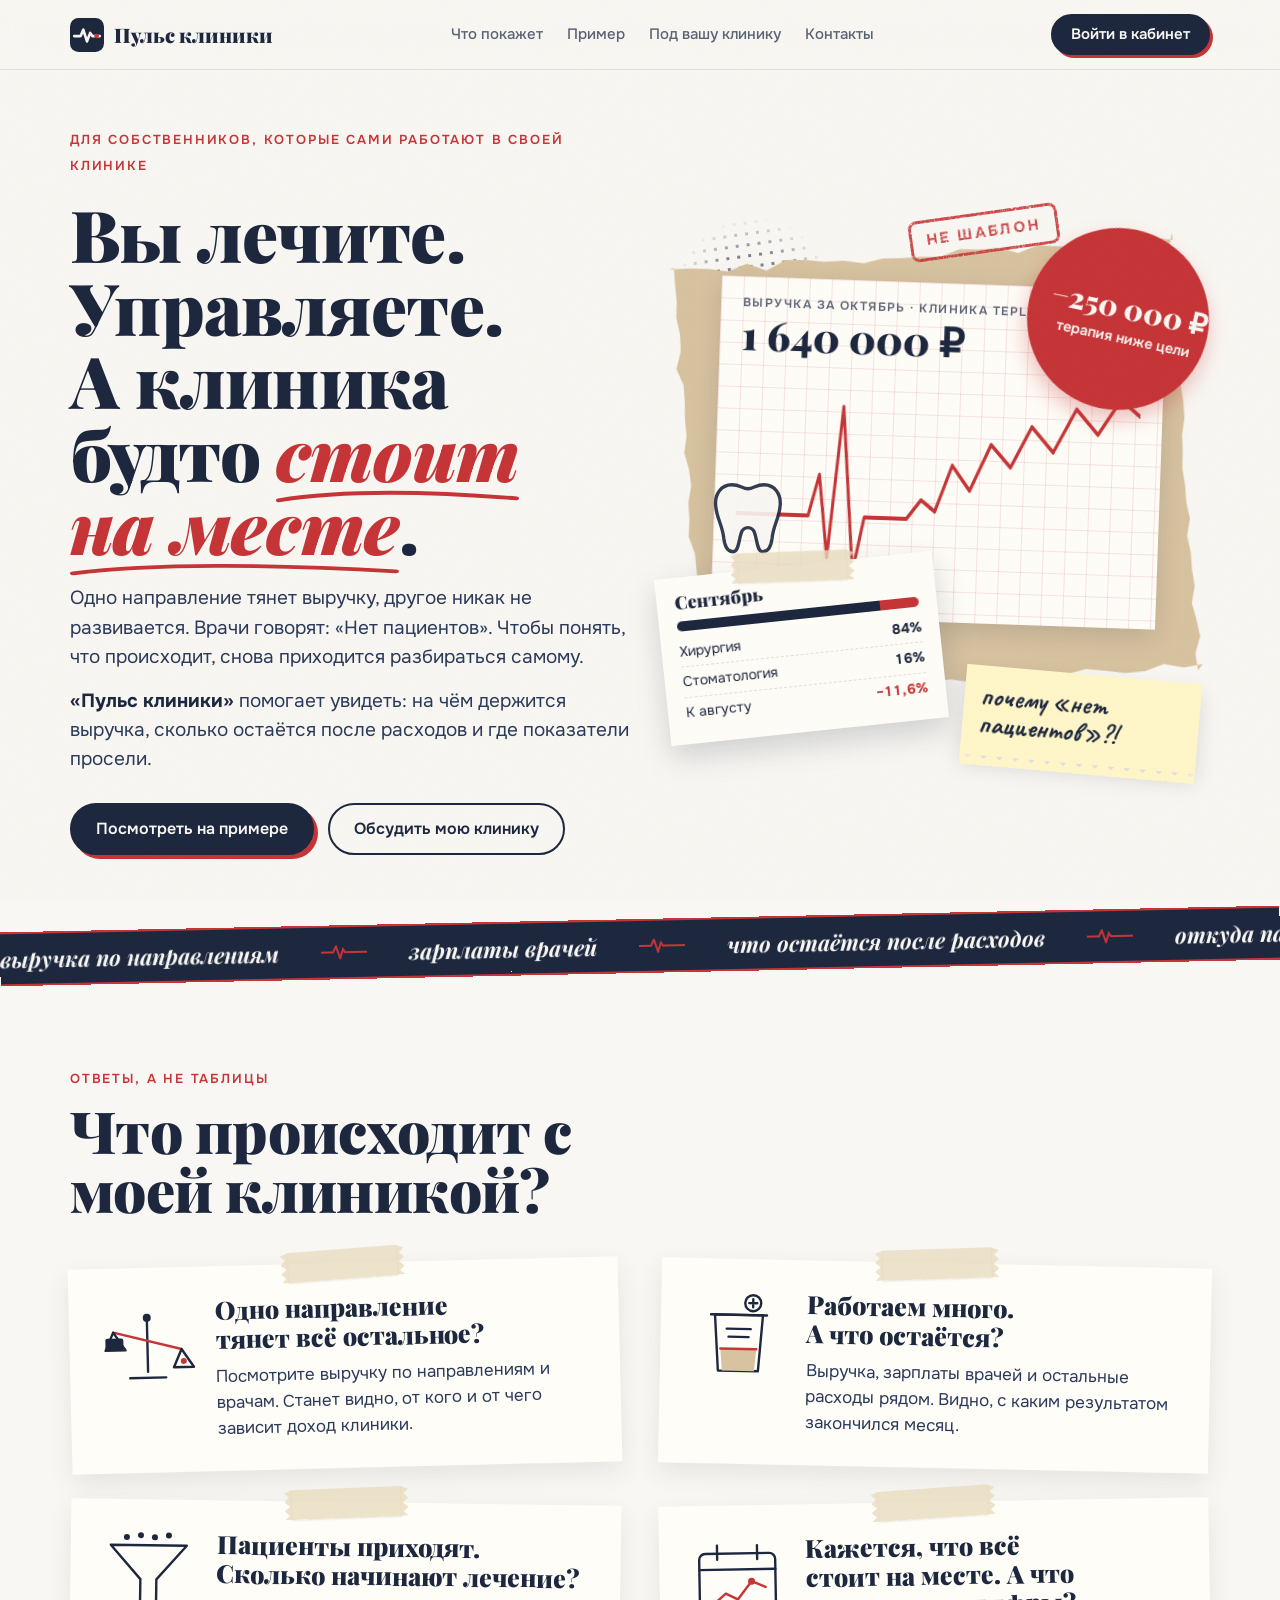
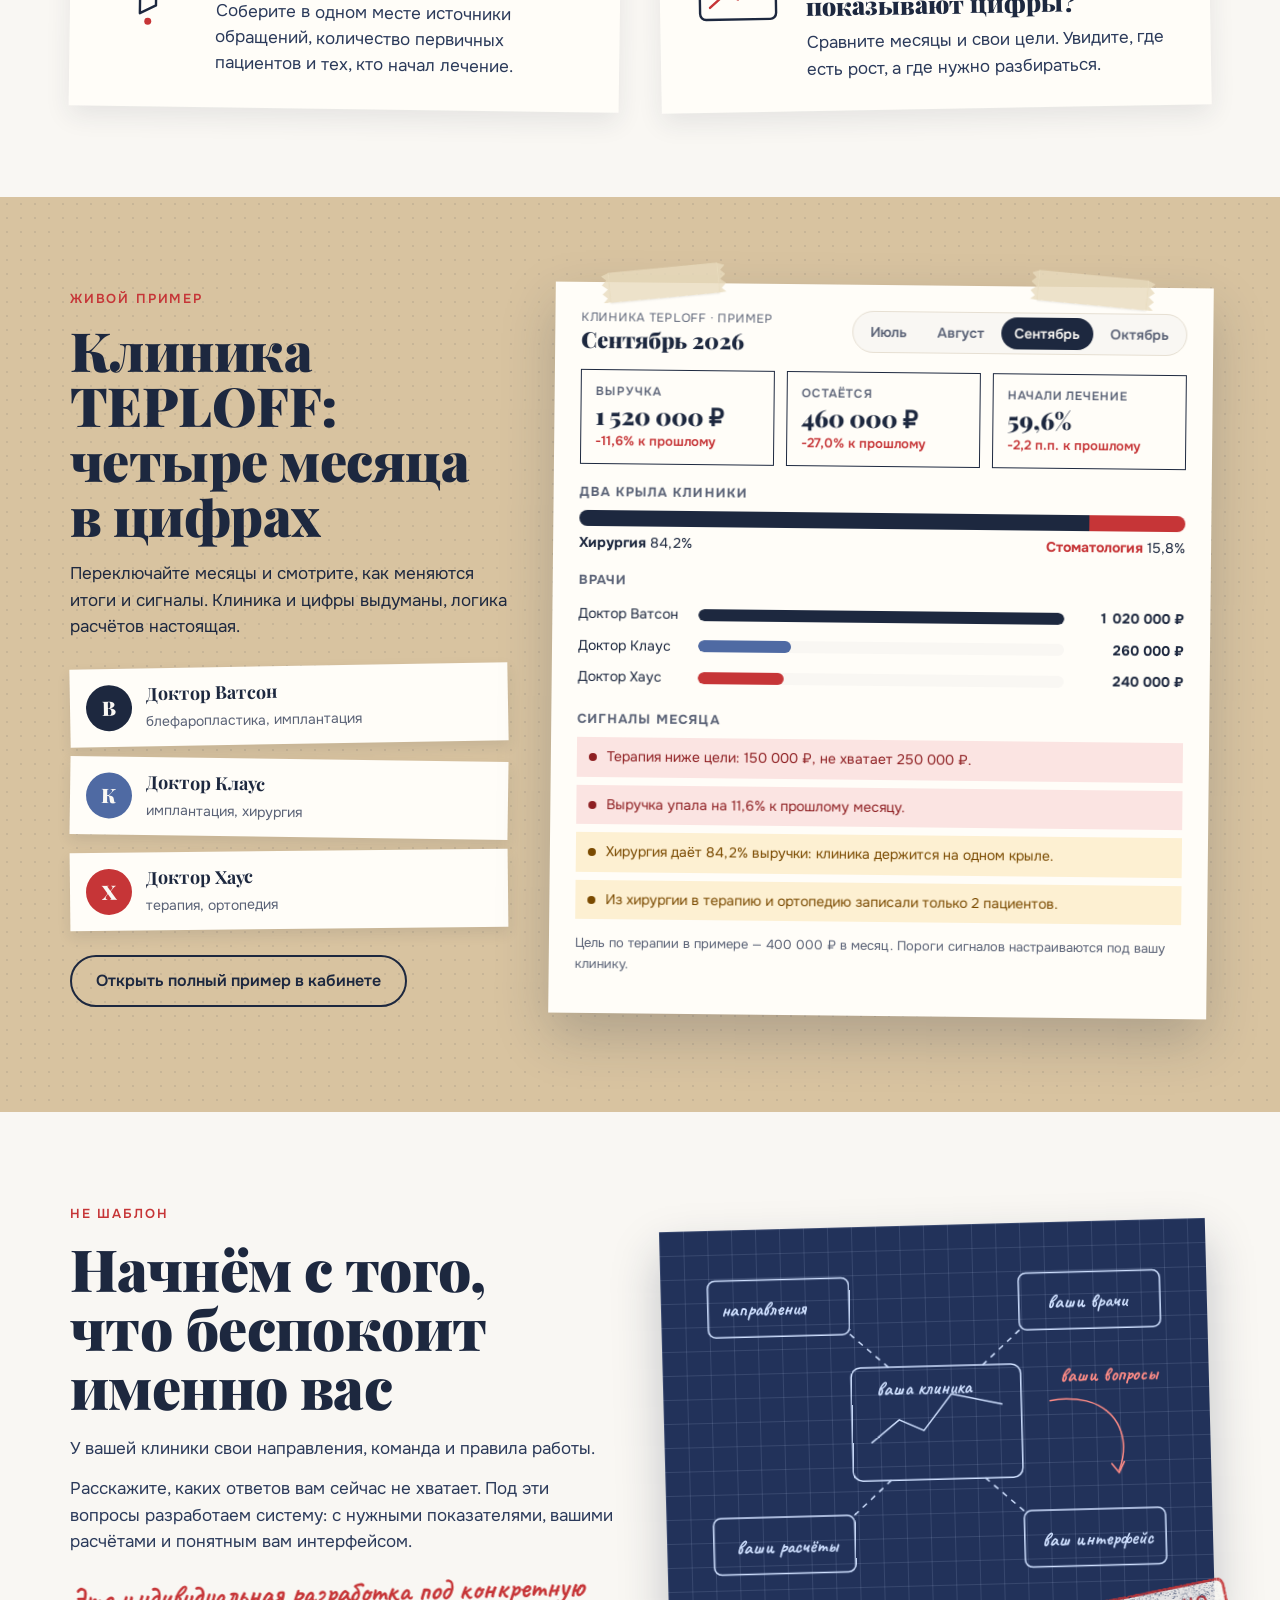
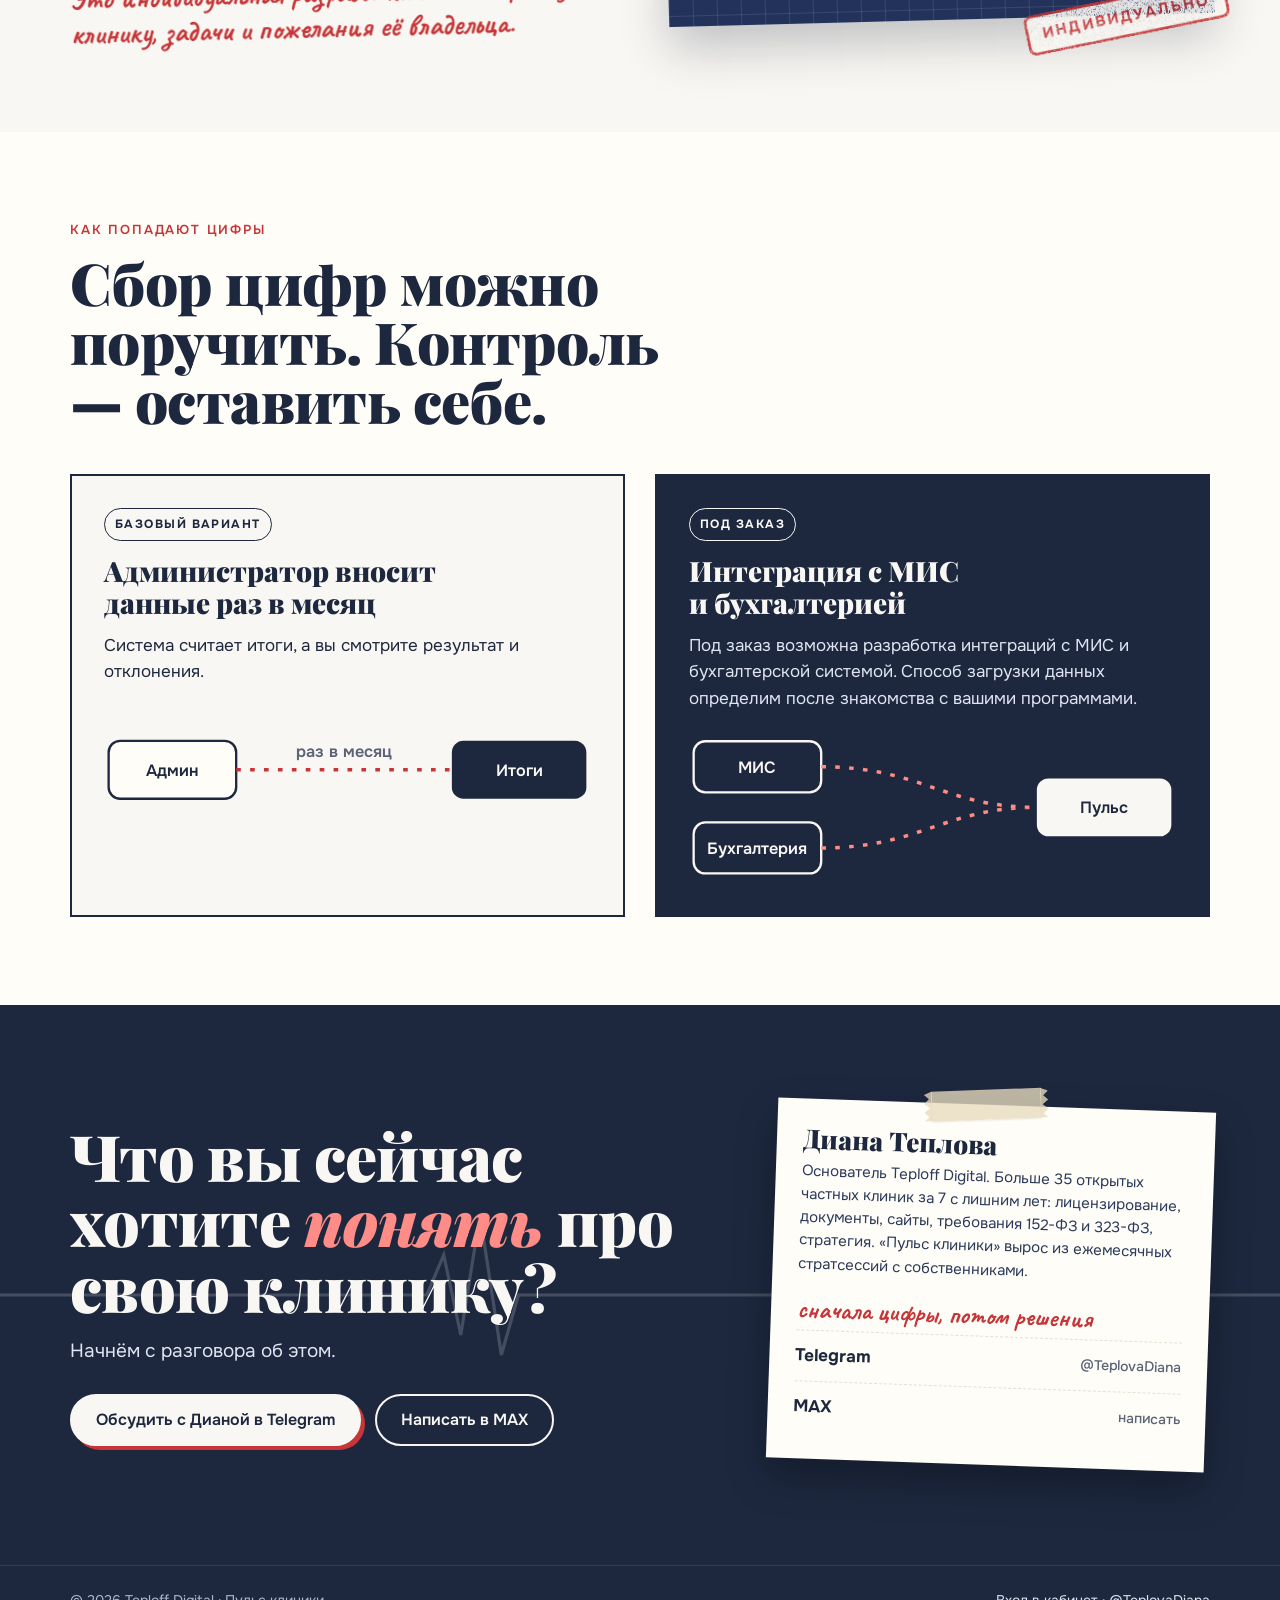
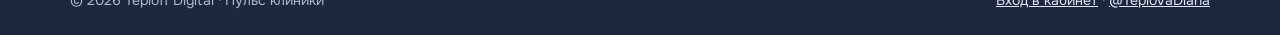
==== collage/index.html @ 9be412b9 "Add collage landing and TEPLOFF cabinet demo under /collage/ Co-Authored-By: Claude Opus 5.5 <norepl" ====
<!doctype html>
<html lang="ru">
<head>
<meta charset="utf-8">
<meta name="viewport" content="width=device-width,initial-scale=1,viewport-fit=cover">
<meta name="description" content="Индивидуальная система учёта для частной клиники: выручка по направлениям и врачам, расходы, прибыль, источники пациентов и сигналы о просадках. Разработка под задачи владельца.">
<link rel="canonical" href="https://xn----ptbaahccctoxw2j.xn--p1ai/">
<meta name="robots" content="noindex">
<meta name="theme-color" content="#1D283F">
<link rel="icon" href="favicon.ico" sizes="any">
<link rel="icon" href="favicon.svg" type="image/svg+xml">
<link rel="apple-touch-icon" href="apple-touch-icon.png">
<link rel="manifest" href="site.webmanifest">
<meta property="og:type" content="website">
<meta property="og:locale" content="ru_RU">
<meta property="og:site_name" content="Пульс клиники">
<meta property="og:title" content="Пульс клиники — на чём держится выручка вашей клиники">
<meta property="og:description" content="Для собственников, которые сами работают в своей клинике. Выручка по направлениям и врачам, расходы, пациенты и сигналы о просадках. Разработка под вашу клинику.">
<meta property="og:url" content="https://xn----ptbaahccctoxw2j.xn--p1ai/">
<meta property="og:image" content="https://xn----ptbaahccctoxw2j.xn--p1ai/og-image.png">
<meta property="og:image:width" content="1200">
<meta property="og:image:height" content="630">
<meta property="og:image:alt" content="Пульс клиники: Вы лечите. А клиника стоит на месте?">
<meta name="twitter:card" content="summary_large_image">
<meta name="twitter:image" content="https://xn----ptbaahccctoxw2j.xn--p1ai/og-image.png">
<script type="application/ld+json">{"@context":"https://schema.org","@type":"Service","name":"Пульс клиники","serviceType":"Разработка системы управленческого учёта для частной клиники","areaServed":"RU","url":"https://xn----ptbaahccctoxw2j.xn--p1ai/","provider":{"@type":"Organization","name":"Teploff Digital","founder":{"@type":"Person","name":"Диана Теплова"},"sameAs":["https://t.me/TeplovaDiana"]}}</script>
<title>Пульс клиники</title>
<link rel="preconnect" href="https://fonts.googleapis.com">
<link rel="preconnect" href="https://fonts.gstatic.com" crossorigin>
<link rel="stylesheet" href="https://fonts.googleapis.com/css2?family=Playfair+Display:ital,wght@0,700;0,900;1,700&family=Onest:wght@400;500;600;700&family=Caveat:wght@600;700&display=swap">
<style>
/* Коллаж из бумаги: крафт, кремовая бумага, скотч, штампы, ЭКГ-лента. Одна светлая «бумажная» тема — осознанно. */
:root{
  --navy:#1D283F; --navy-2:#2b3a5a; --red:#C63537; --cream:#F9F7F3; --paper:#FFFDF8; --kraft:#D8C3A0; --kraft-2:#c9b089;
  --ink:#1D283F; --muted:#5a6276; --line:#e6dfd2; --tape:rgba(232,220,190,.78); --grid:rgba(198,53,55,.13); --sage:#2f6e5e;
  --f-display:"Playfair Display",Georgia,"Times New Roman",serif;
  --f-body:"Onest",system-ui,-apple-system,"Segoe UI",Roboto,sans-serif;
  --f-hand:"Caveat","Comic Sans MS",cursive;
  color-scheme:light;
}
*{box-sizing:border-box}
html{scroll-behavior:smooth;overflow-x:hidden}
body{margin:0;background:var(--cream);color:var(--ink);font-family:var(--f-body);font-size:17px;line-height:1.55;overflow-x:hidden}
body::after{content:"";position:fixed;inset:0;pointer-events:none;z-index:100;opacity:.35;mix-blend-mode:multiply;
  background-image:url("data:image/svg+xml,%3Csvg xmlns='http://www.w3.org/2000/svg' width='160' height='160'%3E%3Cfilter id='n'%3E%3CfeTurbulence type='fractalNoise' baseFrequency='.9' numOctaves='2' stitchTiles='stitch'/%3E%3CfeColorMatrix values='0 0 0 0 .45 0 0 0 0 .38 0 0 0 0 .3 0 0 0 .09 0'/%3E%3C/filter%3E%3Crect width='100%25' height='100%25' filter='url(%23n)'/%3E%3C/svg%3E")}
a{color:inherit}
.wrap{max-width:1180px;margin:0 auto;padding-left:max(20px,env(safe-area-inset-left,0px));padding-right:max(20px,env(safe-area-inset-right,0px))}
h1,h2,h3{margin:0;text-wrap:balance}
.display{font-family:var(--f-display);font-weight:900;letter-spacing:-.01em;line-height:1.02}
.hand{font-family:var(--f-hand);font-weight:700}
.eyebrow{font-size:13px;font-weight:600;letter-spacing:.14em;text-transform:uppercase;color:var(--red)}
.btn{display:inline-flex;align-items:center;gap:10px;font:600 16px/1 var(--f-body);padding:16px 24px;border-radius:999px;text-decoration:none;cursor:pointer;border:2px solid var(--navy);transition:transform .2s,box-shadow .2s,background .2s}
.btn.primary{background:var(--navy);color:var(--cream);box-shadow:4px 4px 0 var(--red)}
.btn.primary:hover{transform:translate(-2px,-2px);box-shadow:6px 6px 0 var(--red)}
.btn.ghost{background:transparent;color:var(--navy)}
.btn.ghost:hover{background:var(--navy);color:var(--cream)}
.btn:focus-visible,a:focus-visible,button:focus-visible{outline:3px solid var(--red);outline-offset:3px}
.tape{position:absolute;width:110px;height:30px;background:var(--tape);box-shadow:0 1px 2px rgba(0,0,0,.08);z-index:3}
.tape::before,.tape::after{content:"";position:absolute;top:0;bottom:0;width:8px;background:inherit;clip-path:polygon(0 0,100% 10%,40% 25%,100% 40%,30% 55%,100% 70%,40% 85%,100% 100%,0 100%)}
.tape::before{left:-7px;transform:scaleX(-1)}.tape::after{right:-7px}
.stamp{display:inline-block;font:700 15px/1 var(--f-body);letter-spacing:.16em;text-transform:uppercase;color:var(--red);border:3px solid var(--red);border-radius:8px;padding:10px 14px;transform:rotate(-8deg);opacity:.9;
  -webkit-mask-image:url("data:image/svg+xml,%3Csvg xmlns='http://www.w3.org/2000/svg' width='120' height='120'%3E%3Cfilter id='r'%3E%3CfeTurbulence baseFrequency='.55' numOctaves='2'/%3E%3CfeColorMatrix values='0 0 0 0 0 0 0 0 0 0 0 0 0 0 0 0 0 0 -2.2 1.6'/%3E%3C/filter%3E%3Crect width='120' height='120' filter='url(%23r)'/%3E%3C/svg%3E");mask-image:url("data:image/svg+xml,%3Csvg xmlns='http://www.w3.org/2000/svg' width='120' height='120'%3E%3Cfilter id='r'%3E%3CfeTurbulence baseFrequency='.55' numOctaves='2'/%3E%3CfeColorMatrix values='0 0 0 0 0 0 0 0 0 0 0 0 0 0 0 0 0 0 -2.2 1.6'/%3E%3C/filter%3E%3Crect width='120' height='120' filter='url(%23r)'/%3E%3C/svg%3E")}

/* NAV */
header.nav{position:sticky;top:env(safe-area-inset-top,0px);z-index:50;background:rgba(249,247,243,.88);backdrop-filter:blur(8px);border-bottom:1px solid var(--line)}
body::before{content:"";position:fixed;inset:0 0 auto;height:env(safe-area-inset-top,0px);z-index:60;background:var(--cream)}
.nav .wrap{display:flex;align-items:center;justify-content:space-between;gap:16px;padding-block:14px}
.logo{display:flex;align-items:center;gap:10px;text-decoration:none;font:900 20px/1 var(--f-display);color:var(--navy)}
.logo svg{flex:none}
.nav nav{display:flex;gap:24px;font-size:15px;font-weight:500}
.nav nav a{text-decoration:none;color:var(--muted)}.nav nav a:hover{color:var(--navy)}
.nav .btn{padding:11px 18px;font-size:15px;box-shadow:3px 3px 0 var(--red)}
@media (max-width:860px){.nav nav{display:none}}

/* HERO */
.hero{position:relative;padding-block:56px 40px}
.hero-grid{display:grid;grid-template-columns:minmax(0,1.05fr) minmax(0,1fr);gap:40px;align-items:center}
@media (max-width:960px){.hero-grid{grid-template-columns:minmax(0,1fr)}}
.hero h1{font-size:clamp(42px,5.6vw,78px);margin-block:18px 22px}
.hero h1 em{font-style:italic;color:var(--red);background:url("data:image/svg+xml,%3Csvg xmlns='http://www.w3.org/2000/svg' viewBox='0 0 200 20' preserveAspectRatio='none'%3E%3Cpath d='M2 14 C 50 4, 120 4, 198 12' fill='none' stroke='%23C63537' stroke-width='4' stroke-linecap='round'/%3E%3C/svg%3E") no-repeat left bottom/100% .26em;padding-bottom:.08em;-webkit-box-decoration-break:clone;box-decoration-break:clone}
.hero .lead{font-size:19px;max-width:34em;color:var(--navy-2);margin:0 0 14px}
.hero .lead b{color:var(--navy)}
.hero .ctas{display:flex;flex-wrap:wrap;gap:14px;margin-top:28px}
.quote-note{display:inline-block;margin-top:22px;font:700 26px/1.1 var(--f-hand);color:var(--red);transform:rotate(-2deg)}

.collage{container-type:inline-size;position:relative;width:100%;max-width:560px;margin-inline:auto;aspect-ratio:1/1.02}
.collage > *{position:absolute}
.c-kraft{inset:6% 4% 14% 2%;background:var(--kraft);transform:rotate(-4deg);box-shadow:0 18px 40px rgba(29,40,63,.18)}
.c-chart{inset:12% 9% 26% 8%;background:var(--paper);transform:rotate(2deg);box-shadow:0 8px 24px rgba(29,40,63,.14);
  background-image:linear-gradient(var(--grid) 1px,transparent 1px),linear-gradient(90deg,var(--grid) 1px,transparent 1px);background-size:22px 22px;padding:20px 22px;display:flex;flex-direction:column}
.c-chart .lbl{font:600 12px/1 var(--f-body);letter-spacing:.12em;text-transform:uppercase;color:var(--muted)}
.c-chart .big{font:900 clamp(26px,3.4vw,40px)/1 var(--f-display);color:var(--navy);margin-top:6px}
.c-chart svg{flex:1;width:100%;margin-top:8px}
.ecg{fill:none;stroke:var(--red);stroke-width:3;stroke-linecap:round;stroke-linejoin:round;stroke-dasharray:1000;stroke-dashoffset:0}
.c-sticker{right:0;top:2%;width:34%;height:34cqw;border-radius:50%;background:var(--red);color:var(--cream);display:grid;place-items:center;text-align:center;padding:4%;overflow:hidden;transform:rotate(12deg);box-shadow:0 10px 20px rgba(198,53,55,.3);z-index:4}
.c-sticker b{display:block;font:900 5.4cqw/1 var(--f-display);white-space:nowrap;margin-bottom:1.4cqw}
.c-sticker span{display:block;font-size:2.7cqw;line-height:1.2;font-weight:600}
.c-card{left:-2%;bottom:6%;width:52%;background:var(--paper);padding:16px 18px;transform:rotate(-6deg);box-shadow:0 12px 28px rgba(29,40,63,.18);z-index:5}
.c-card .row{display:flex;justify-content:space-between;gap:8px;font-size:14px;padding:4px 0;border-bottom:1px dashed var(--line)}
.c-card .row:last-child{border:0}
.c-card .row b{font-variant-numeric:tabular-nums}
.c-card h4{margin:0 0 6px;font:900 18px/1.1 var(--f-display)}
.wing{display:flex;height:10px;border-radius:5px;overflow:hidden;margin:8px 0 6px}
.c-note{right:2%;bottom:0;width:44%;background:#fff6c9;padding:16px 16px 18px;transform:rotate(5deg);box-shadow:0 10px 20px rgba(29,40,63,.14);font:700 5cqw/1.05 var(--f-hand);color:var(--navy);z-index:6}
.c-note::after{content:"";position:absolute;left:0;right:0;bottom:-10px;height:12px;background:linear-gradient(-45deg,transparent 33%,#fff6c9 33%,#fff6c9 66%,transparent 66%),linear-gradient(45deg,transparent 33%,#fff6c9 33%,#fff6c9 66%,transparent 66%);background-size:16px 24px}
.c-dots{left:0;top:0;width:30%;aspect-ratio:1;background-image:radial-gradient(var(--navy) 1.6px,transparent 1.8px);background-size:11px 11px;opacity:.55;transform:rotate(-8deg);-webkit-mask-image:radial-gradient(circle,#000 40%,transparent 70%);mask-image:radial-gradient(circle,#000 40%,transparent 70%)}
.c-stamp{left:44%;top:-1%;z-index:7}
.c-tooth{left:6%;top:47%;width:16%;z-index:2;color:var(--navy);opacity:.9}

/* load animation (visible at rest; only movement) */
@media (prefers-reduced-motion:no-preference){
  .c-kraft{animation:drop .9s cubic-bezier(.2,.8,.2,1) both}
  .c-chart{animation:drop .9s .08s cubic-bezier(.2,.8,.2,1) both}
  .c-card{animation:drop .9s .25s cubic-bezier(.2,.8,.2,1) both}
  .c-note{animation:drop .9s .4s cubic-bezier(.2,.8,.2,1) both}
  .c-sticker{animation:spinin 1s .55s cubic-bezier(.2,.8,.2,1) both, bob 6s 1.6s ease-in-out infinite}
  .c-stamp{animation:thump .5s 1.1s cubic-bezier(.3,1.6,.5,1) both}
  .ecg{animation:draw 2.4s .5s ease-out both, beat 3.2s 3s ease-in-out infinite}
  .reveal{transition:transform .8s cubic-bezier(.2,.8,.2,1)}
  .reveal.pre{transform:translateY(28px)}
}
@keyframes drop{from{translate:0 -24px;scale:1.04}to{translate:0 0;scale:1}}
@keyframes spinin{from{rotate:-40deg;scale:.6}to{rotate:0deg;scale:1}}
@keyframes bob{50%{translate:0 -8px}}
@keyframes thump{from{scale:1.8}to{scale:1}}
@keyframes draw{from{stroke-dashoffset:1000}to{stroke-dashoffset:0}}
@keyframes beat{0%,100%{opacity:1}50%{opacity:.75}}

/* marquee strip */
.strip{background:var(--navy);color:var(--cream);overflow:hidden;transform:rotate(-1.2deg);margin-block:24px 8px;border-block:2px solid var(--red)}
.strip .track{display:flex;gap:42px;white-space:nowrap;padding-block:14px;font:700 22px/1 var(--f-display);font-style:italic;width:max-content}
.strip .track span{display:inline-flex;align-items:center;gap:42px}
.strip .track span::after{content:"";width:46px;height:14px;background:url("data:image/svg+xml,%3Csvg xmlns='http://www.w3.org/2000/svg' viewBox='0 0 46 14'%3E%3Cpath d='M0 7h12l3-6 4 12 3-9 2 3h22' fill='none' stroke='%23C63537' stroke-width='2'/%3E%3C/svg%3E") no-repeat center/contain}
@media (prefers-reduced-motion:no-preference){.strip .track{animation:marq 38s linear infinite}}
@keyframes marq{to{transform:translateX(-50%)}}

section{padding-block:88px}
.sec-head{display:flex;flex-direction:column;gap:12px;max-width:760px;margin-bottom:44px}
.sec-head h2{font-size:clamp(34px,4.6vw,58px)}

/* QUESTIONS */
.qgrid{display:grid;grid-template-columns:repeat(2,minmax(0,1fr));gap:34px 40px}
@media (max-width:760px){.qgrid{grid-template-columns:minmax(0,1fr)}}
.q{position:relative;background:var(--paper);padding:30px 30px 28px 30px;box-shadow:0 10px 26px rgba(29,40,63,.09);display:grid;grid-template-columns:96px minmax(0,1fr);gap:20px;align-items:start;transition:transform .35s cubic-bezier(.2,.8,.2,1),box-shadow .35s}
.q:nth-child(1){transform:rotate(-1.4deg)}.q:nth-child(2){transform:rotate(1.2deg)}.q:nth-child(3){transform:rotate(.8deg)}.q:nth-child(4){transform:rotate(-1deg)}
.q:hover{transform:rotate(0) translateY(-6px);box-shadow:0 18px 36px rgba(29,40,63,.14)}
.q .tape{top:-14px;left:40%;transform:rotate(-3deg)}
.q h3{font:900 25px/1.15 var(--f-display);margin-bottom:10px}
.q p{margin:0;color:var(--navy-2)}
.q svg{width:96px;height:96px}
.ill{fill:none;stroke:var(--navy);stroke-width:2.4;stroke-linecap:round;stroke-linejoin:round}
.ill .r{stroke:var(--red)}.ill .fr{fill:var(--red);stroke:none}.ill .fn{fill:var(--navy);stroke:none}.ill .fk{fill:var(--kraft);stroke:none}

/* DEMO */
.demo{background:var(--kraft);position:relative;overflow:hidden}
.demo::before{content:"";position:absolute;inset:0;background-image:radial-gradient(rgba(29,40,63,.18) 1.2px,transparent 1.4px);background-size:14px 14px;opacity:.5}
.demo .wrap{position:relative}
.demo-grid{display:grid;grid-template-columns:minmax(0,.8fr) minmax(0,1.2fr);gap:44px;align-items:start}
@media (max-width:960px){.demo-grid{grid-template-columns:minmax(0,1fr)}}
.demo-intro h2{font-size:clamp(34px,4.4vw,54px);margin-block:12px 18px}
.docs{display:flex;flex-direction:column;gap:14px;margin-top:26px}
.doc{display:flex;align-items:center;gap:14px;background:var(--paper);padding:12px 16px;box-shadow:0 6px 14px rgba(29,40,63,.1)}
.doc:nth-child(1){transform:rotate(-1deg)}.doc:nth-child(2){transform:rotate(.8deg)}.doc:nth-child(3){transform:rotate(-.6deg)}
.doc .av{width:46px;height:46px;border-radius:50%;display:grid;place-items:center;font:900 20px/1 var(--f-display);color:var(--cream);flex:none}
.doc b{display:block;font-family:var(--f-display);font-size:18px}
.doc span{font-size:14px;color:var(--muted)}
.board{position:relative;background:var(--paper);padding:26px;box-shadow:0 22px 50px rgba(29,40,63,.22);transform:rotate(.6deg)}
.board .tape.a{top:-15px;left:8%;transform:rotate(-6deg)}.board .tape.b{top:-12px;right:10%;transform:rotate(5deg)}
.board-top{display:flex;flex-wrap:wrap;gap:10px 16px;justify-content:space-between;align-items:center;margin-bottom:18px}
.board-top h3{font:900 22px/1.1 var(--f-display)}
.board-top small{display:block;font-size:12px;color:var(--muted);letter-spacing:.06em;text-transform:uppercase}
.months{display:flex;gap:4px;background:var(--cream);padding:4px;border-radius:999px;border:1px solid var(--line);overflow-x:auto;max-width:100%}
.months button{border:0;background:transparent;font:600 14px/1 var(--f-body);color:var(--muted);padding:9px 13px;border-radius:999px;cursor:pointer;white-space:nowrap}
.months button[aria-pressed="true"]{background:var(--navy);color:var(--cream)}
.kpis{display:grid;grid-template-columns:repeat(3,minmax(0,1fr));gap:12px;margin-bottom:18px}
@media (max-width:520px){.kpis{grid-template-columns:minmax(0,1fr)}}
.kpi{border:1.5px solid var(--navy);padding:12px 14px;display:flex;flex-direction:column;gap:2px}
.kpi small{font-size:12px;font-weight:600;letter-spacing:.08em;text-transform:uppercase;color:var(--muted)}
.kpi b{font:900 24px/1.1 var(--f-display);font-variant-numeric:tabular-nums}
.kpi i{font-style:normal;font-size:13px;font-weight:600}
.up{color:var(--sage)}.down{color:var(--red)}
.board h4{margin:16px 0 8px;font-size:13px;letter-spacing:.08em;text-transform:uppercase;color:var(--muted)}
.wingbar{display:flex;height:16px;border-radius:8px;overflow:hidden;background:var(--cream)}
.wingbar span{height:100%;transition:width .6s cubic-bezier(.2,.8,.2,1)}
.wlegend{display:flex;justify-content:space-between;font-size:14px;margin-top:6px;gap:10px;flex-wrap:wrap}
.drow{display:grid;grid-template-columns:110px minmax(0,1fr) 110px;gap:10px;align-items:center;font-size:14px;padding:5px 0}
.drow .bar{height:12px;background:var(--cream);border-radius:6px;overflow:hidden}
.drow .bar span{display:block;height:100%;border-radius:6px;transition:width .6s cubic-bezier(.2,.8,.2,1)}
.drow b{text-align:right;font-variant-numeric:tabular-nums}
.sigs{display:flex;flex-direction:column;gap:8px}
.sig{display:flex;gap:10px;align-items:flex-start;padding:10px 12px;font-size:14px;line-height:1.4}
.sig.bad{background:#fbe4e2;color:#8e1f22}.sig.warn{background:#fdf0d2;color:#7a4a00}.sig.good{background:#e1efe9;color:#1e5446}
.sig::before{content:"";flex:none;width:8px;height:8px;border-radius:50%;background:currentColor;margin-top:6px}
.board .note{margin-top:14px;font-size:13px;color:var(--muted)}

/* CUSTOM */
.custom-grid{display:grid;grid-template-columns:minmax(0,1fr) minmax(0,1fr);gap:48px;align-items:center}
@media (max-width:900px){.custom-grid{grid-template-columns:minmax(0,1fr)}}
.custom h2{font-size:clamp(34px,4.6vw,58px);margin-block:12px 20px}
.custom p{margin:0 0 14px;max-width:34em;color:var(--navy-2)}
.custom .em{font:700 30px/1.15 var(--f-hand);color:var(--red);margin-top:20px;display:block;transform:rotate(-1.5deg)}
.blueprint{position:relative;background:#22325a;color:#cfe0ff;padding:28px;transform:rotate(-1.5deg);box-shadow:0 22px 44px rgba(29,40,63,.25);
  background-image:linear-gradient(rgba(207,224,255,.12) 1px,transparent 1px),linear-gradient(90deg,rgba(207,224,255,.12) 1px,transparent 1px);background-size:24px 24px}
.blueprint svg{width:100%;height:auto;display:block}
.bp{fill:none;stroke:#cfe0ff;stroke-width:1.6}
.bp-t{fill:#cfe0ff;font-family:var(--f-hand);font-size:21px;font-weight:700}
.bp-r{stroke:#ff8c86}.bp-rt{fill:#ff8c86}
.blueprint .stamp{position:absolute;right:-14px;bottom:-22px;background:var(--cream);transform:rotate(-10deg)}
@media (prefers-reduced-motion:no-preference){.bp-draw{stroke-dasharray:6 6;animation:dash 14s linear infinite}}
@keyframes dash{to{stroke-dashoffset:-240}}

/* DATA */
.data{background:var(--paper)}
.data-grid{display:grid;grid-template-columns:repeat(2,minmax(0,1fr));gap:30px}
@media (max-width:860px){.data-grid{grid-template-columns:minmax(0,1fr)}}
.plan{position:relative;padding:32px;border:2px solid var(--navy);background:var(--cream);display:flex;flex-direction:column;gap:14px}
.plan.alt{background:var(--navy);color:var(--cream)}
.plan .tag{align-self:flex-start;font-size:12px;font-weight:700;letter-spacing:.12em;text-transform:uppercase;padding:6px 10px;border:1.5px solid currentColor;border-radius:999px}
.plan h3{font:900 28px/1.15 var(--f-display)}
.plan p{margin:0}
.plan.alt p{color:#dfe5f2}
.flow{width:100%;height:auto;margin-top:6px}
.flow text{font:600 14px var(--f-body)}
@media (prefers-reduced-motion:no-preference){.pipe{stroke-dasharray:4 8;animation:dash 6s linear infinite}}

/* FINAL */
.final{background:var(--navy);color:var(--cream);position:relative;overflow:hidden;padding-block:100px}
.final .ecgbg{position:absolute;left:0;right:0;top:50%;width:100%;height:160px;transform:translateY(-50%);opacity:.18}
.final .wrap{position:relative;display:grid;grid-template-columns:minmax(0,1.2fr) minmax(0,.8fr);gap:44px;align-items:center}
@media (max-width:900px){.final .wrap{grid-template-columns:minmax(0,1fr)}}
.final h2{font-size:clamp(38px,5vw,66px)}
.final h2 em{color:#ff8c86;font-style:italic}
.final p{font-size:19px;color:#dfe5f2;margin:18px 0 28px;max-width:30em}
.final .btn.primary{background:var(--cream);color:var(--navy);border-color:var(--cream);box-shadow:4px 4px 0 var(--red)}
.final .btn.ghost{color:var(--cream);border-color:var(--cream)}
.final .btn.ghost:hover{background:var(--cream);color:var(--navy)}
.author{position:relative;background:var(--paper);color:var(--navy);padding:26px;transform:rotate(2deg);box-shadow:0 18px 40px rgba(0,0,0,.3)}
.author .tape{top:-15px;left:35%;transform:rotate(-4deg)}
.author h3{font:900 26px/1.1 var(--f-display);margin-bottom:6px}
.author p{font-size:15px;color:var(--navy-2);margin:0 0 14px}
.author .hand{font-size:26px;color:var(--red)}
.contact{display:flex;justify-content:space-between;align-items:center;gap:10px;padding:12px 0;border-top:1px dashed var(--line);text-decoration:none;font-weight:600}
.contact span{color:var(--muted);font-weight:500;font-size:14px}
.contact:hover b{color:var(--red)}
footer{background:var(--navy);color:#aeb7cc;border-top:1px solid rgba(255,255,255,.1);font-size:14px}
footer .wrap{display:flex;flex-wrap:wrap;gap:12px 24px;justify-content:space-between;padding-block:24px calc(24px + env(safe-area-inset-bottom,0px))}
footer a{color:#dfe5f2}
.sr{position:absolute;width:1px;height:1px;overflow:hidden;clip:rect(0 0 0 0)}
</style>
</head>
<body>
<header class="nav">
  <div class="wrap">
    <a class="logo" href="#top" aria-label="Пульс клиники — наверх">
      <svg width="34" height="34" viewBox="0 0 64 64" aria-hidden="true"><rect width="64" height="64" rx="16" fill="#1D283F"/><path d="M8 34h12l5-12 7 22 6-16 4 6h14" fill="none" stroke="#F9F7F3" stroke-width="5" stroke-linecap="round" stroke-linejoin="round"/><circle cx="50" cy="34" r="4.5" fill="#C63537"/></svg>
      Пульс клиники
    </a>
    <nav aria-label="Разделы">
      <a href="#questions">Что покажет</a>
      <a href="#demo">Пример</a>
      <a href="#custom">Под вашу клинику</a>
      <a href="#contact">Контакты</a>
    </nav>
    <a class="btn primary" href="kabinet/#demo" data-cabinet>Войти в кабинет</a>
  </div>
</header>

<main id="top">
  <div class="hero">
    <div class="wrap hero-grid">
      <div>
        <span class="eyebrow">Для собственников, которые сами работают в своей клинике</span>
        <h1 class="display">Вы лечите. Управляете. А клиника будто <em>стоит на месте</em>.</h1>
        <p class="lead">Одно направление тянет выручку, другое никак не развивается. Врачи говорят: «Нет пациентов». Чтобы понять, что происходит, снова приходится разбираться самому.</p>
        <p class="lead"><b>«Пульс клиники»</b> помогает увидеть: на чём держится выручка, сколько остаётся после расходов и где показатели просели.</p>
        <div class="ctas">
          <a class="btn primary" href="#demo">Посмотреть на примере</a>
          <a class="btn ghost" href="#contact">Обсудить мою клинику</a>
        </div>
      </div>

      <div class="collage" role="img" aria-label="Коллаж: лента пульса, карточка месяца клиники, стикер «Терапия ниже цели» и записка «почему нет пациентов?»">
        <div class="c-dots"></div>
        <div class="c-kraft"></div>
        <div class="c-chart">
          <span class="lbl">Выручка за октябрь · Клиника TEPLOFF</span>
          <span class="big">1 640 000 ₽</span>
          <svg viewBox="0 0 400 170" preserveAspectRatio="none" aria-hidden="true">
            <path class="ecg" d="M0 110 H60 L72 110 L82 80 L92 140 L104 30 L118 150 L128 110 H170 L184 96 L198 104 L214 70 L232 88 L252 54 L272 70 L292 40 L314 58 L336 26 L358 44 L380 18 L400 30"/>
          </svg>
        </div>
        <svg class="c-tooth" viewBox="0 0 64 64" aria-hidden="true"><path d="M20 8c-8 0-13 7-12 16 1 10 5 14 6 24 1 8 4 10 7 10 4 0 4-8 6-14 1-3 3-4 5-4s4 1 5 4c2 6 2 14 6 14 3 0 6-2 7-10 1-10 5-14 6-24 1-9-4-16-12-16-6 0-8 3-12 3s-6-3-12-3z" fill="#F9F7F3" stroke="currentColor" stroke-width="2.5" stroke-linejoin="round"/></svg>
        <div class="c-sticker"><div><b>−250 000 ₽</b><span>терапия ниже цели</span></div></div>
        <div class="c-card">
          <span class="tape" style="top:-14px;left:30%;transform:rotate(4deg)"></span>
          <h4>Сентябрь</h4>
          <div class="wing"><span style="width:84%;background:#1D283F"></span><span style="width:16%;background:#C63537"></span></div>
          <div class="row"><span>Хирургия</span><b>84%</b></div>
          <div class="row"><span>Стоматология</span><b>16%</b></div>
          <div class="row"><span>К августу</span><b style="color:#C63537">−11,6%</b></div>
        </div>
        <div class="c-note">почему «нет пациентов»?!</div>
        <span class="c-stamp stamp">не шаблон</span>
      </div>
    </div>
  </div>

  <div class="strip" aria-hidden="true"><div class="track">
    <span>выручка по направлениям</span><span>зарплаты врачей</span><span>что остаётся после расходов</span><span>откуда пациенты</span><span>сигналы о просадках</span><span>под вашу клинику</span>
    <span>выручка по направлениям</span><span>зарплаты врачей</span><span>что остаётся после расходов</span><span>откуда пациенты</span><span>сигналы о просадках</span><span>под вашу клинику</span>
  </div></div>

  <section id="questions">
    <div class="wrap">
      <div class="sec-head reveal">
        <span class="eyebrow">Ответы, а не таблицы</span>
        <h2 class="display">Что происходит с моей клиникой?</h2>
      </div>
      <div class="qgrid">
        <article class="q reveal">
          <span class="tape"></span>
          <svg class="ill" viewBox="0 0 96 96" aria-hidden="true"><path d="M48 22v52"/><path d="M30 80h36"/><path d="M14 34 L82 52" class="r"/><circle cx="48" cy="20" r="4" class="fn"/><path d="M14 34 l-8 18h20z"/><path d="M82 52 l-8 18h20z"/><rect x="6" y="40" width="18" height="12" class="fn" rx="2"/><circle cx="84" cy="64" r="3" class="fr"/></svg>
          <div><h3>Одно направление тянет всё остальное?</h3><p>Посмотрите выручку по направлениям и врачам. Станет видно, от кого и от чего зависит доход клиники.</p></div>
        </article>
        <article class="q reveal">
          <span class="tape"></span>
          <svg class="ill" viewBox="0 0 96 96" aria-hidden="true"><path d="M24 26h48l-4 56H28z"/><path d="M20 26h56"/><path d="M30 60h36l-2 22H32z" class="fk"/><path d="M30 60h36" class="r"/><circle cx="62" cy="14" r="8"/><path d="M62 10v8M58 14h8"/><path d="M36 40h24M38 48h20" /></svg>
          <div><h3>Работаем много. А что остаётся?</h3><p>Выручка, зарплаты врачей и остальные расходы рядом. Видно, с каким результатом закончился месяц.</p></div>
        </article>
        <article class="q reveal">
          <span class="tape"></span>
          <svg class="ill" viewBox="0 0 96 96" aria-hidden="true"><path d="M10 16h76L56 50v26l-16 8V50z"/><circle cx="26" cy="8" r="3" class="fn"/><circle cx="40" cy="6" r="3" class="fn"/><circle cx="54" cy="8" r="3" class="fn"/><circle cx="68" cy="6" r="3" class="fn"/><circle cx="48" cy="92" r="3.5" class="fr"/></svg>
          <div><h3>Пациенты приходят. Сколько начинают лечение?</h3><p>Соберите в одном месте источники обращений, количество первичных пациентов и тех, кто начал лечение.</p></div>
        </article>
        <article class="q reveal">
          <span class="tape"></span>
          <svg class="ill" viewBox="0 0 96 96" aria-hidden="true"><rect x="10" y="18" width="76" height="66" rx="6"/><path d="M10 34h76M28 10v14M68 10v14"/><path d="M20 72 L36 58 L48 64 L62 46 L76 52" class="r"/><circle cx="62" cy="46" r="3.5" class="fr"/></svg>
          <div><h3>Кажется, что всё стоит на месте. А что показывают цифры?</h3><p>Сравните месяцы и свои цели. Увидите, где есть рост, а где нужно разбираться.</p></div>
        </article>
      </div>
    </div>
  </section>

  <section class="demo" id="demo">
    <div class="wrap demo-grid">
      <div class="demo-intro reveal">
        <span class="eyebrow">Живой пример</span>
        <h2 class="display">Клиника TEPLOFF: четыре месяца в цифрах</h2>
        <p>Переключайте месяцы и смотрите, как меняются итоги и сигналы. Клиника и цифры выдуманы, логика расчётов настоящая.</p>
        <div class="docs" aria-label="Врачи клиники TEPLOFF">
          <div class="doc"><span class="av" style="background:#1D283F">В</span><div><b>Доктор Ватсон</b><span>блефаропластика, имплантация</span></div></div>
          <div class="doc"><span class="av" style="background:#4f6aa3">К</span><div><b>Доктор Клаус</b><span>имплантация, хирургия</span></div></div>
          <div class="doc"><span class="av" style="background:#C63537">Х</span><div><b>Доктор Хаус</b><span>терапия, ортопедия</span></div></div>
        </div>
        <p style="margin-top:26px"><a class="btn ghost" href="kabinet/#demo" data-cabinet-demo>Открыть полный пример в кабинете</a></p>
      </div>

      <div class="board reveal" aria-live="polite">
        <span class="tape a"></span><span class="tape b"></span>
        <div class="board-top">
          <div><small>Клиника TEPLOFF · пример</small><h3 id="b-month">Сентябрь 2026</h3></div>
          <div class="months" role="group" aria-label="Месяц" id="months"></div>
        </div>
        <div class="kpis">
          <div class="kpi"><small>Выручка</small><b id="k-rev">—</b><i id="k-rev-d"></i></div>
          <div class="kpi"><small>Остаётся</small><b id="k-prof">—</b><i id="k-prof-d"></i></div>
          <div class="kpi"><small>Начали лечение</small><b id="k-conv">—</b><i id="k-conv-d"></i></div>
        </div>
        <h4>Два крыла клиники</h4>
        <div class="wingbar"><span id="w-s" style="background:#1D283F"></span><span id="w-d" style="background:#C63537"></span></div>
        <div class="wlegend"><span><b>Хирургия</b> <span id="w-s-t"></span></span><span><b style="color:#C63537">Стоматология</b> <span id="w-d-t"></span></span></div>
        <h4>Врачи</h4>
        <div id="docs"></div>
        <h4>Сигналы месяца</h4>
        <div class="sigs" id="sigs"></div>
        <p class="note">Цель по терапии в примере — 400 000 ₽ в месяц. Пороги сигналов настраиваются под вашу клинику.</p>
      </div>
    </div>
  </section>

  <section class="custom" id="custom">
    <div class="wrap custom-grid">
      <div class="reveal">
        <span class="eyebrow">Не шаблон</span>
        <h2 class="display">Начнём с того, что беспокоит именно вас</h2>
        <p>У вашей клиники свои направления, команда и правила работы.</p>
        <p>Расскажите, каких ответов вам сейчас не хватает. Под эти вопросы разработаем систему: с нужными показателями, вашими расчётами и понятным вам интерфейсом.</p>
        <span class="em">Это индивидуальная разработка под конкретную клинику, задачи и пожелания её владельца.</span>
      </div>
      <div class="blueprint reveal" role="img" aria-label="Эскиз системы: ваши направления, ваши врачи, ваши расчёты, ваш интерфейс">
        <svg viewBox="0 0 520 360" aria-hidden="true">
          <rect class="bp" x="170" y="120" width="180" height="120" rx="10"/>
          <path class="bp" d="M190 200 L220 176 L246 188 L276 150 L330 162"/>
          <text class="bp-t" x="196" y="150">ваша клиника</text>
          <rect class="bp" x="20" y="24" width="150" height="60" rx="8"/><text class="bp-t" x="34" y="62">направления</text>
          <rect class="bp" x="350" y="24" width="150" height="60" rx="8"/><text class="bp-t" x="380" y="62">ваши врачи</text>
          <rect class="bp" x="20" y="276" width="150" height="60" rx="8"/><text class="bp-t" x="44" y="314">ваши расчёты</text>
          <rect class="bp" x="350" y="276" width="150" height="60" rx="8"/><text class="bp-t" x="368" y="314">ваш интерфейс</text>
          <path class="bp bp-draw" d="M170 84 L210 120 M350 84 L310 120 M170 276 L210 240 M350 276 L310 240"/>
          <path class="bp bp-r" d="M380 160 C 440 150, 470 190, 452 236"/><path class="bp bp-r" d="M444 228 l8 10 6 -12"/>
          <text class="bp-t bp-rt" x="392" y="140">ваши вопросы</text>
        </svg>
        <span class="stamp">индивидуально</span>
      </div>
    </div>
  </section>

  <section class="data" id="data">
    <div class="wrap">
      <div class="sec-head reveal">
        <span class="eyebrow">Как попадают цифры</span>
        <h2 class="display">Сбор цифр можно поручить. Контроль — оставить себе.</h2>
      </div>
      <div class="data-grid">
        <div class="plan reveal">
          <span class="tag">Базовый вариант</span>
          <h3>Администратор вносит данные раз в месяц</h3>
          <p>Система считает итоги, а вы смотрите результат и отклонения.</p>
          <svg class="flow" viewBox="0 0 420 110" aria-hidden="true">
            <rect x="4" y="30" width="110" height="50" rx="10" fill="#FFFDF8" stroke="#1D283F" stroke-width="2"/><text x="59" y="60" text-anchor="middle" fill="#1D283F">Админ</text>
            <path class="pipe" d="M114 55 H 300" stroke="#C63537" stroke-width="3" fill="none"/>
            <text x="207" y="44" text-anchor="middle" fill="#5a6276">раз в месяц</text>
            <rect x="300" y="30" width="116" height="50" rx="10" fill="#1D283F"/><text x="358" y="60" text-anchor="middle" fill="#F9F7F3">Итоги</text>
          </svg>
        </div>
        <div class="plan alt reveal">
          <span class="tag">Под заказ</span>
          <h3>Интеграция с МИС и бухгалтерией</h3>
          <p>Под заказ возможна разработка интеграций с МИС и бухгалтерской системой. Способ загрузки данных определим после знакомства с вашими программами.</p>
          <svg class="flow" viewBox="0 0 420 130" aria-hidden="true">
            <rect x="4" y="8" width="110" height="44" rx="10" fill="none" stroke="#F9F7F3" stroke-width="2"/><text x="59" y="35" text-anchor="middle" fill="#F9F7F3">МИС</text>
            <rect x="4" y="78" width="110" height="44" rx="10" fill="none" stroke="#F9F7F3" stroke-width="2"/><text x="59" y="105" text-anchor="middle" fill="#F9F7F3">Бухгалтерия</text>
            <path class="pipe" d="M114 30 C 200 30, 220 65, 300 65 M114 100 C 200 100, 220 65, 300 65" stroke="#ff8c86" stroke-width="3" fill="none"/>
            <rect x="300" y="40" width="116" height="50" rx="10" fill="#F9F7F3"/><text x="358" y="70" text-anchor="middle" fill="#1D283F">Пульс</text>
          </svg>
        </div>
      </div>
    </div>
  </section>

  <section class="final" id="contact">
    <svg class="ecgbg" viewBox="0 0 1200 160" preserveAspectRatio="none" aria-hidden="true"><path d="M0 90 H380 L400 90 L416 50 L432 130 L450 10 L470 150 L486 90 H1200" fill="none" stroke="#F9F7F3" stroke-width="3"/></svg>
    <div class="wrap">
      <div class="reveal">
        <h2 class="display">Что вы сейчас хотите <em>понять</em> про свою клинику?</h2>
        <p>Начнём с разговора об этом.</p>
        <div class="ctas" style="display:flex;flex-wrap:wrap;gap:14px">
          <a class="btn primary" href="https://t.me/TeplovaDiana" target="_blank" rel="noopener">Обсудить с Дианой в Telegram</a>
          <a class="btn ghost" href="https://max.ru/u/f9LHodD0cOLcwr7TEXHJgzF7_OTyidBCJzruAQJrygDSXhCocEeqkbdzC9g" target="_blank" rel="noopener">Написать в MAX</a>
        </div>
      </div>
      <div class="author reveal">
        <span class="tape"></span>
        <h3>Диана Теплова</h3>
        <p>Основатель Teploff Digital. Больше 35 открытых частных клиник за 7 с лишним лет: лицензирование, документы, сайты, требования 152-ФЗ и 323-ФЗ, стратегия. «Пульс клиники» вырос из ежемесячных стратсессий с собственниками.</p>
        <span class="hand">сначала цифры, потом решения</span>
        <a class="contact" href="https://t.me/TeplovaDiana" target="_blank" rel="noopener"><b>Telegram</b><span>@TeplovaDiana</span></a>
        <a class="contact" href="https://max.ru/u/f9LHodD0cOLcwr7TEXHJgzF7_OTyidBCJzruAQJrygDSXhCocEeqkbdzC9g" target="_blank" rel="noopener"><b>MAX</b><span>написать</span></a>
      </div>
    </div>
  </section>
</main>

<footer>
  <div class="wrap">
    <span>© 2026 Teploff Digital · Пульс клиники</span>
    <span><a href="kabinet/#demo" data-cabinet>Вход в кабинет</a> · <a href="https://t.me/TeplovaDiana" target="_blank" rel="noopener">@TeplovaDiana</a></span>
  </div>
</footer>

<script>
(() => {
  // Адрес кабинета на домене. Агентам: поменять здесь, если кабинет живёт по другому пути.
  const CABINET_URL = "kabinet/#demo";
  const CABINET_DEMO_URL = "kabinet/#demo";
  document.querySelectorAll("[data-cabinet]").forEach(a => a.href = CABINET_URL);
  document.querySelectorAll("[data-cabinet-demo]").forEach(a => a.href = CABINET_DEMO_URL);

  /* torn paper edges */
  function torn(el, amp){ const pts=[]; const n=26;
    for(let i=0;i<=n;i++) pts.push(`${(i/n*100).toFixed(1)}% ${(Math.random()*amp).toFixed(1)}%`);
    for(let i=0;i<=n;i++) pts.push(`${(100-Math.random()*amp*0.6).toFixed(1)}% ${(i/n*100).toFixed(1)}%`);
    for(let i=n;i>=0;i--) pts.push(`${(i/n*100).toFixed(1)}% ${(100-Math.random()*amp).toFixed(1)}%`);
    for(let i=n;i>=0;i--) pts.push(`${(Math.random()*amp*0.6).toFixed(1)}% ${(i/n*100).toFixed(1)}%`);
    el.style.clipPath = `polygon(${pts.join(",")})`; }
  document.querySelectorAll(".c-kraft").forEach(e=>torn(e,2.2));

  /* gentle scroll reveal: content stays visible, only moves */
  const io = "IntersectionObserver" in window ? new IntersectionObserver(es=>es.forEach(e=>{ if(e.isIntersecting){ e.target.classList.remove("pre"); io.unobserve(e.target);} }),{rootMargin:"0px 0px -8% 0px"}) : null;
  if(io) document.querySelectorAll(".reveal").forEach(el=>{ const r=el.getBoundingClientRect(); if(r.top>innerHeight){ el.classList.add("pre"); io.observe(el);} });

  /* demo: Клиника TEPLOFF */
  const fmt = new Intl.NumberFormat("ru-RU");
  const rub = v => fmt.format(Math.round(v)) + " ₽";
  const pct = v => (v*100).toFixed(1).replace(".",",") + "%";
  const DOCS = [{id:"w",name:"Ватсон",c:"#1D283F"},{id:"k",name:"Клаус",c:"#4f6aa3"},{id:"h",name:"Хаус",c:"#C63537"}];
  const SURG = ["blef","impl","surg"];
  const M = [
    {k:"Июль",  rows:[["w","blef",620000],["w","impl",360000],["k","impl",230000],["h","ther",190000],["h","orth",80000]], exp:1000000, prim:48, started:29, routed:3},
    {k:"Август",rows:[["w","blef",760000],["w","impl",440000],["k","impl",280000],["h","ther",160000],["h","orth",80000]], exp:1090000, prim:55, started:34, routed:4},
    {k:"Сентябрь",rows:[["w","blef",640000],["w","impl",380000],["k","impl",260000],["h","ther",150000],["h","orth",90000]], exp:1060000, prim:52, started:31, routed:2},
    {k:"Октябрь",rows:[["w","blef",650000],["w","impl",400000],["k","impl",270000],["h","ther",210000],["h","orth",110000]], exp:1080000, prim:58, started:37, routed:5},
  ];
  const TARGET=400000, SHARE=0.8, DROP=0.1;
  const calc = m => { const r={rev:0,surg:0,ther:0,byDoc:{}}; m.rows.forEach(([d,dir,a])=>{ r.rev+=a; if(SURG.includes(dir)) r.surg+=a; if(dir==="ther") r.ther+=a; r.byDoc[d]=(r.byDoc[d]||0)+a; });
    r.profit=r.rev-m.exp; r.conv=m.started/m.prim; r.share=r.surg/r.rev; return r; };
  const monthsEl=document.getElementById("months");
  M.forEach((m,i)=>{ const b=document.createElement("button"); b.type="button"; b.textContent=m.k; b.setAttribute("aria-pressed", String(i===2)); b.onclick=()=>show(i); monthsEl.appendChild(b); });
  const $=id=>document.getElementById(id);
  const delta=(a,b,isPct)=>{ if(b==null) return ["","к прошлому месяцу нет данных"]; const d=isPct? a-b : a/b-1; const s=(d>0?"+":"")+(isPct?(d*100).toFixed(1).replace(".",",")+" п.п.":(d*100).toFixed(1).replace(".",",")+"%"); return [d>=0?"up":"down", s+" к прошлому"]; };
  function show(i){
    const m=M[i], c=calc(m), p=i>0?calc(M[i-1]):null;
    monthsEl.querySelectorAll("button").forEach((b,j)=>b.setAttribute("aria-pressed",String(j===i)));
    $("b-month").textContent=m.k+" 2026";
    $("k-rev").textContent=rub(c.rev); $("k-prof").textContent=rub(c.profit); $("k-conv").textContent=pct(c.conv);
    [["k-rev-d",c.rev,p&&p.rev],["k-prof-d",c.profit,p&&p.profit]].forEach(([id,a,b])=>{ const [cl,t]=delta(a,b); $(id).className=cl; $(id).textContent=t; });
    const [cc,ct]=delta(c.conv,p&&p.conv,true); $("k-conv-d").className=cc; $("k-conv-d").textContent=ct;
    $("w-s").style.width=(c.share*100)+"%"; $("w-d").style.width=((1-c.share)*100)+"%";
    $("w-s-t").textContent=pct(c.share); $("w-d-t").textContent=pct(1-c.share);
    const max=Math.max(...Object.values(c.byDoc));
    $("docs").innerHTML=DOCS.map(d=>`<div class="drow"><span>Доктор ${d.name}</span><span class="bar"><span style="width:${(c.byDoc[d.id]||0)/max*100}%;background:${d.c}"></span></span><b>${rub(c.byDoc[d.id]||0)}</b></div>`).join("");
    const s=[];
    if(c.ther<TARGET) s.push(["bad",`Терапия ниже цели: ${rub(c.ther)}, не хватает ${rub(TARGET-c.ther)}.`]);
    if(p && c.rev/p.rev-1 < -DROP) s.push(["bad",`Выручка упала на ${pct(1-c.rev/p.rev)} к прошлому месяцу.`]);
    if(c.profit<0) s.push(["bad",`Убыток ${rub(-c.profit)}.`]);
    if(c.share>SHARE) s.push(["warn",`Хирургия даёт ${pct(c.share)} выручки: клиника держится на одном крыле.`]);
    if(m.routed<3) s.push(["warn",`Из хирургии в терапию и ортопедию записали только ${m.routed} пациентов.`]);
    if(!s.length) s.push(["good","Красных сигналов нет."]);
    $("sigs").innerHTML=s.map(([t,h])=>`<div class="sig ${t}">${h}</div>`).join("");
  }
  show(2);
})();
</script>
</body>
</html>
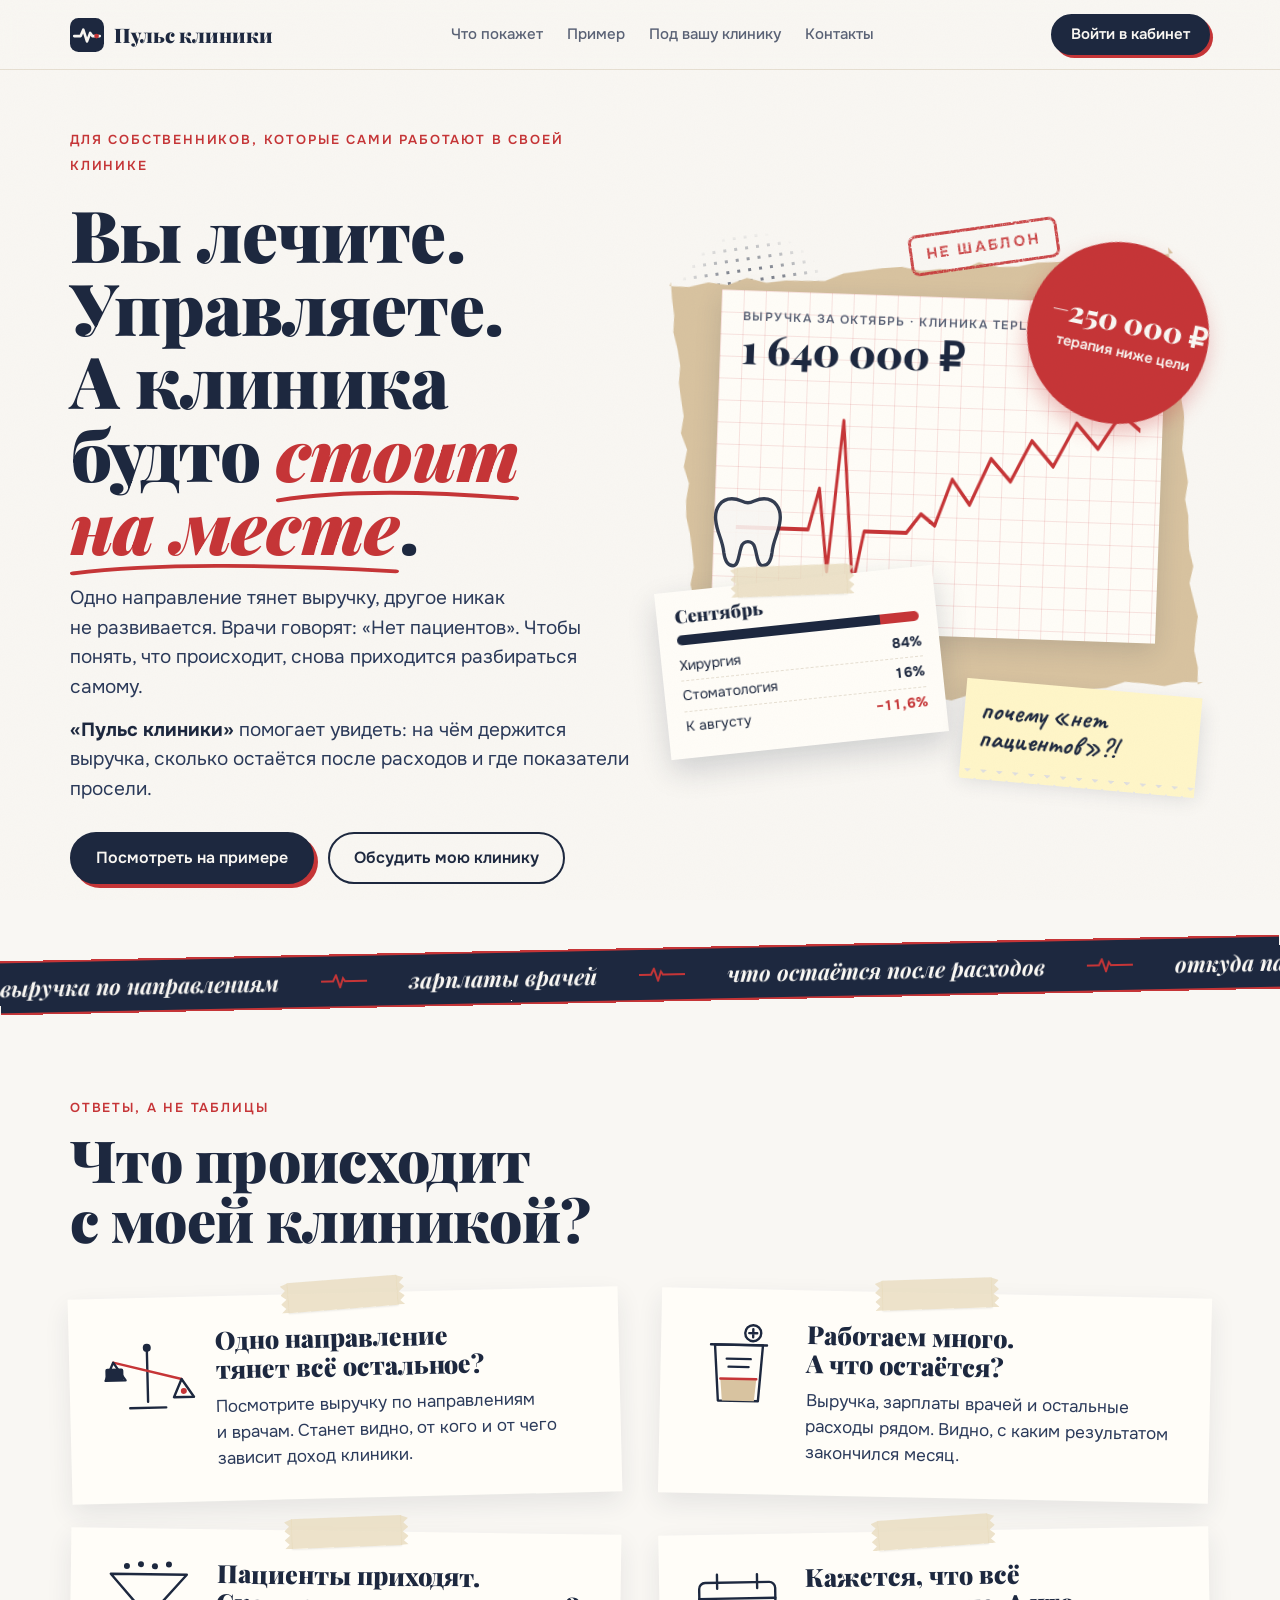
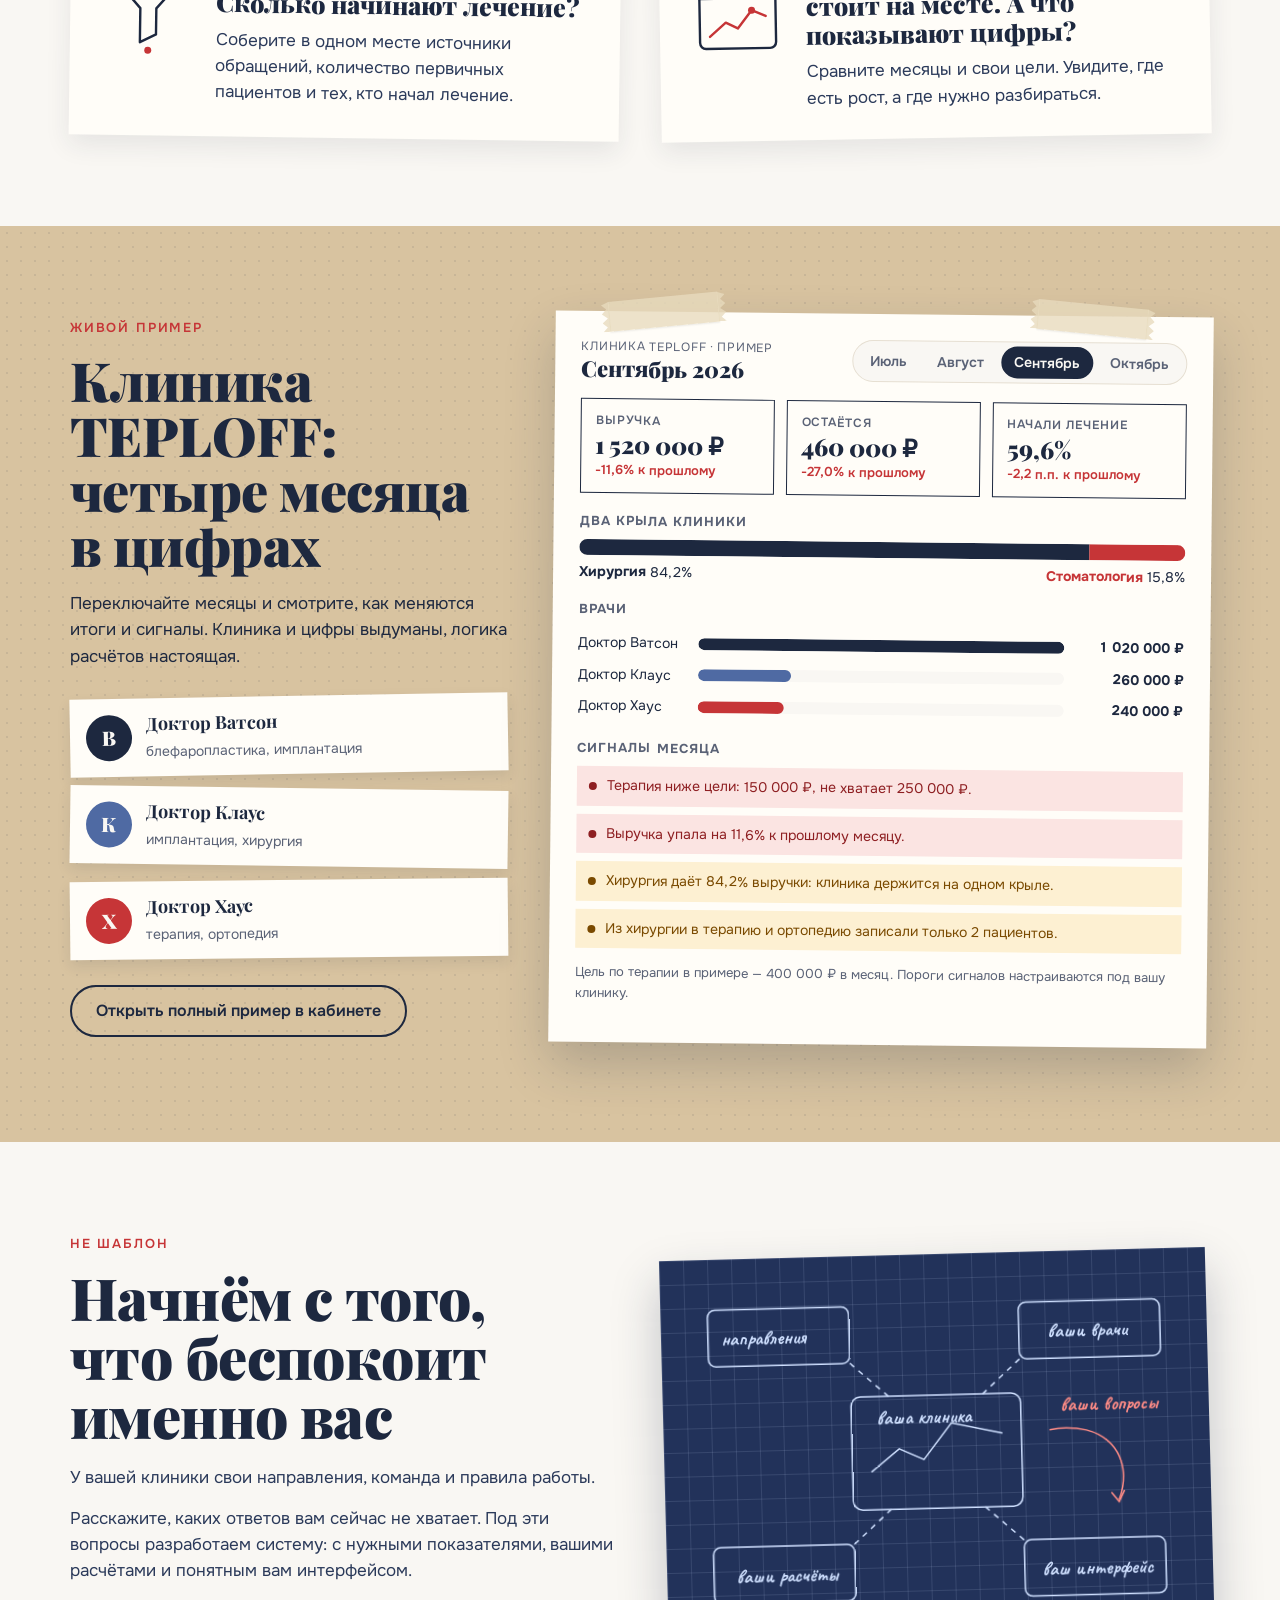
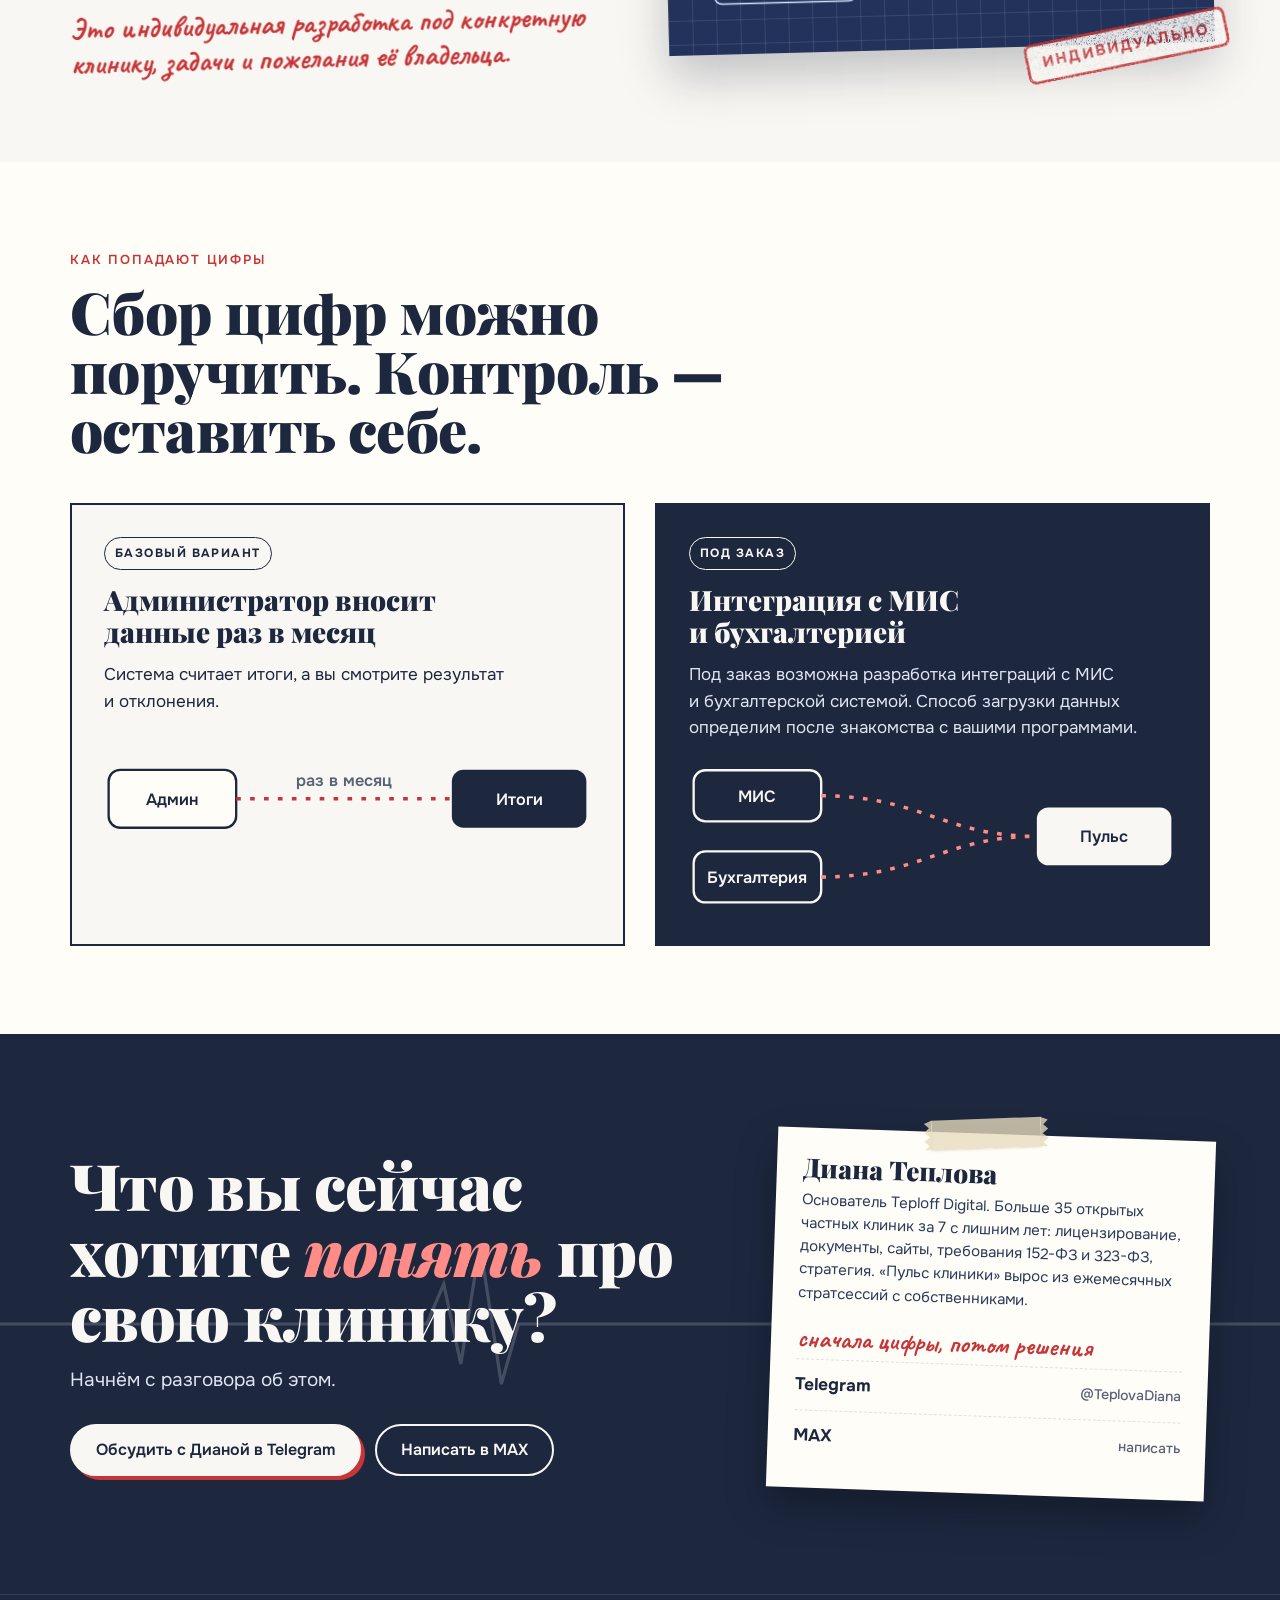
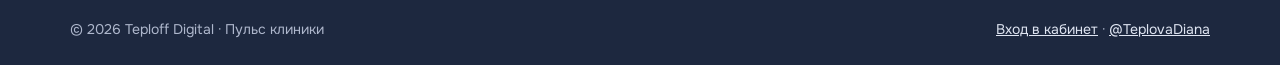
==== commit f580bd2b: "Typography: no hanging prepositions; stacked cards on mobile Co-Authored-By: Claude Opus 5.5 <norepl" ====
--- a/collage/index.html
+++ b/collage/index.html
@@ -148,6 +148,7 @@
 .q h3{font:900 25px/1.15 var(--f-display);margin-bottom:10px}
 .q p{margin:0;color:var(--navy-2)}
 .q svg{width:96px;height:96px}
+@media (max-width:600px){.q{grid-template-columns:minmax(0,1fr);gap:12px;padding:26px 22px 24px}.q svg{width:64px;height:64px}.q h3{font-size:23px}}
 .ill{fill:none;stroke:var(--navy);stroke-width:2.4;stroke-linecap:round;stroke-linejoin:round}
 .ill .r{stroke:var(--red)}.ill .fr{fill:var(--red);stroke:none}.ill .fn{fill:var(--navy);stroke:none}.ill .fk{fill:var(--kraft);stroke:none}
 
@@ -476,6 +477,12 @@
   document.querySelectorAll("[data-cabinet]").forEach(a => a.href = CABINET_URL);
   document.querySelectorAll("[data-cabinet-demo]").forEach(a => a.href = CABINET_DEMO_URL);
 
+  /* типограф: короткие слова не висят в конце строки, тире не уходит в начало */
+  function typo(root){
+    const w=document.createTreeWalker(root,NodeFilter.SHOW_TEXT,{acceptNode:n=>/^(SCRIPT|STYLE|TEXTAREA)$/.test(n.parentNode.nodeName)?NodeFilter.FILTER_REJECT:NodeFilter.FILTER_ACCEPT});
+    const re=/(^|[\s\u00A0(«„"])([а-яёa-z]{1,2})[ \t\n]+/gi; let n;
+    while((n=w.nextNode())){ let t=n.nodeValue, o=t; t=t.replace(re,"$1$2\u00A0").replace(re,"$1$2\u00A0").replace(/[ \t\n]+—/g,"\u00A0—"); if(t!==o) n.nodeValue=t; }
+  }
   /* torn paper edges */
   function torn(el, amp){ const pts=[]; const n=26;
     for(let i=0;i<=n;i++) pts.push(`${(i/n*100).toFixed(1)}% ${(Math.random()*amp).toFixed(1)}%`);
@@ -527,8 +534,10 @@
     if(m.routed<3) s.push(["warn",`Из хирургии в терапию и ортопедию записали только ${m.routed} пациентов.`]);
     if(!s.length) s.push(["good","Красных сигналов нет."]);
     $("sigs").innerHTML=s.map(([t,h])=>`<div class="sig ${t}">${h}</div>`).join("");
+    if(typeof typo==="function") typo(document.querySelector(".board"));
   }
   show(2);
+  typo(document.body);
 })();
 </script>
 </body>
